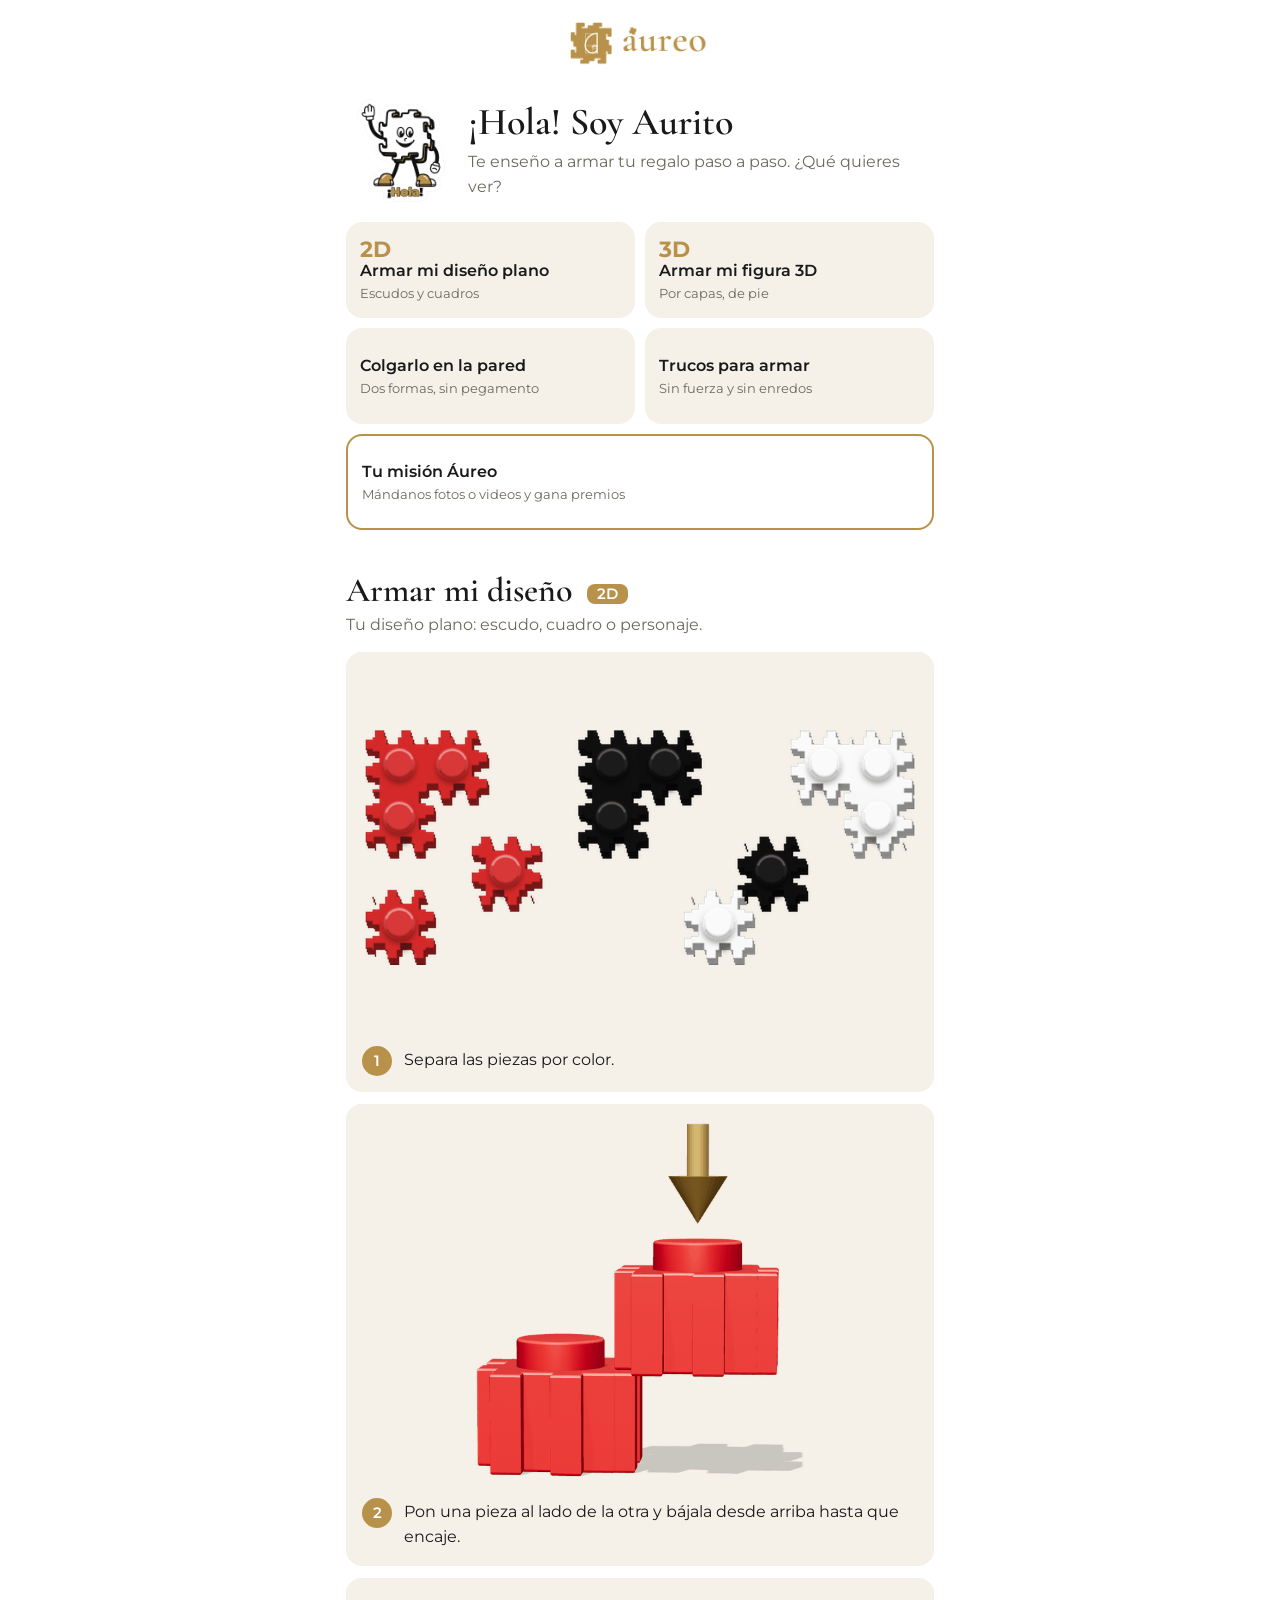
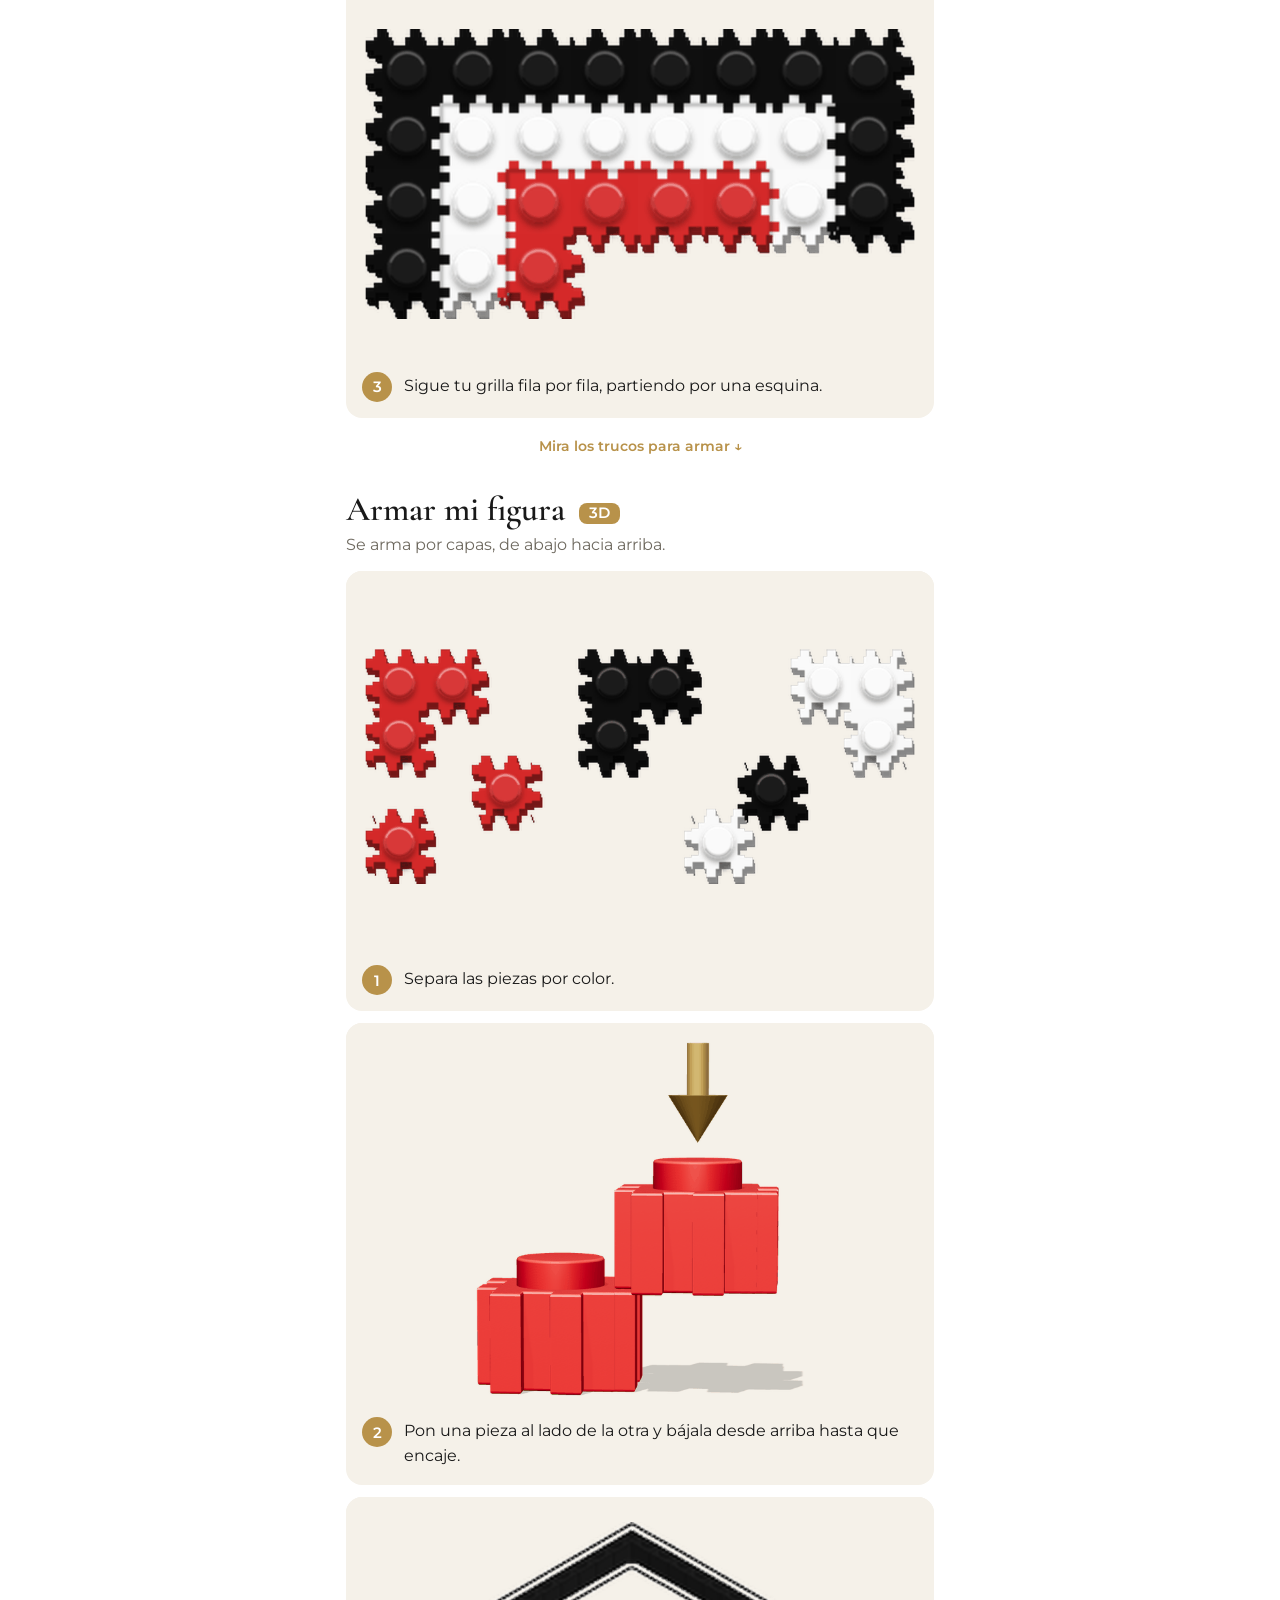
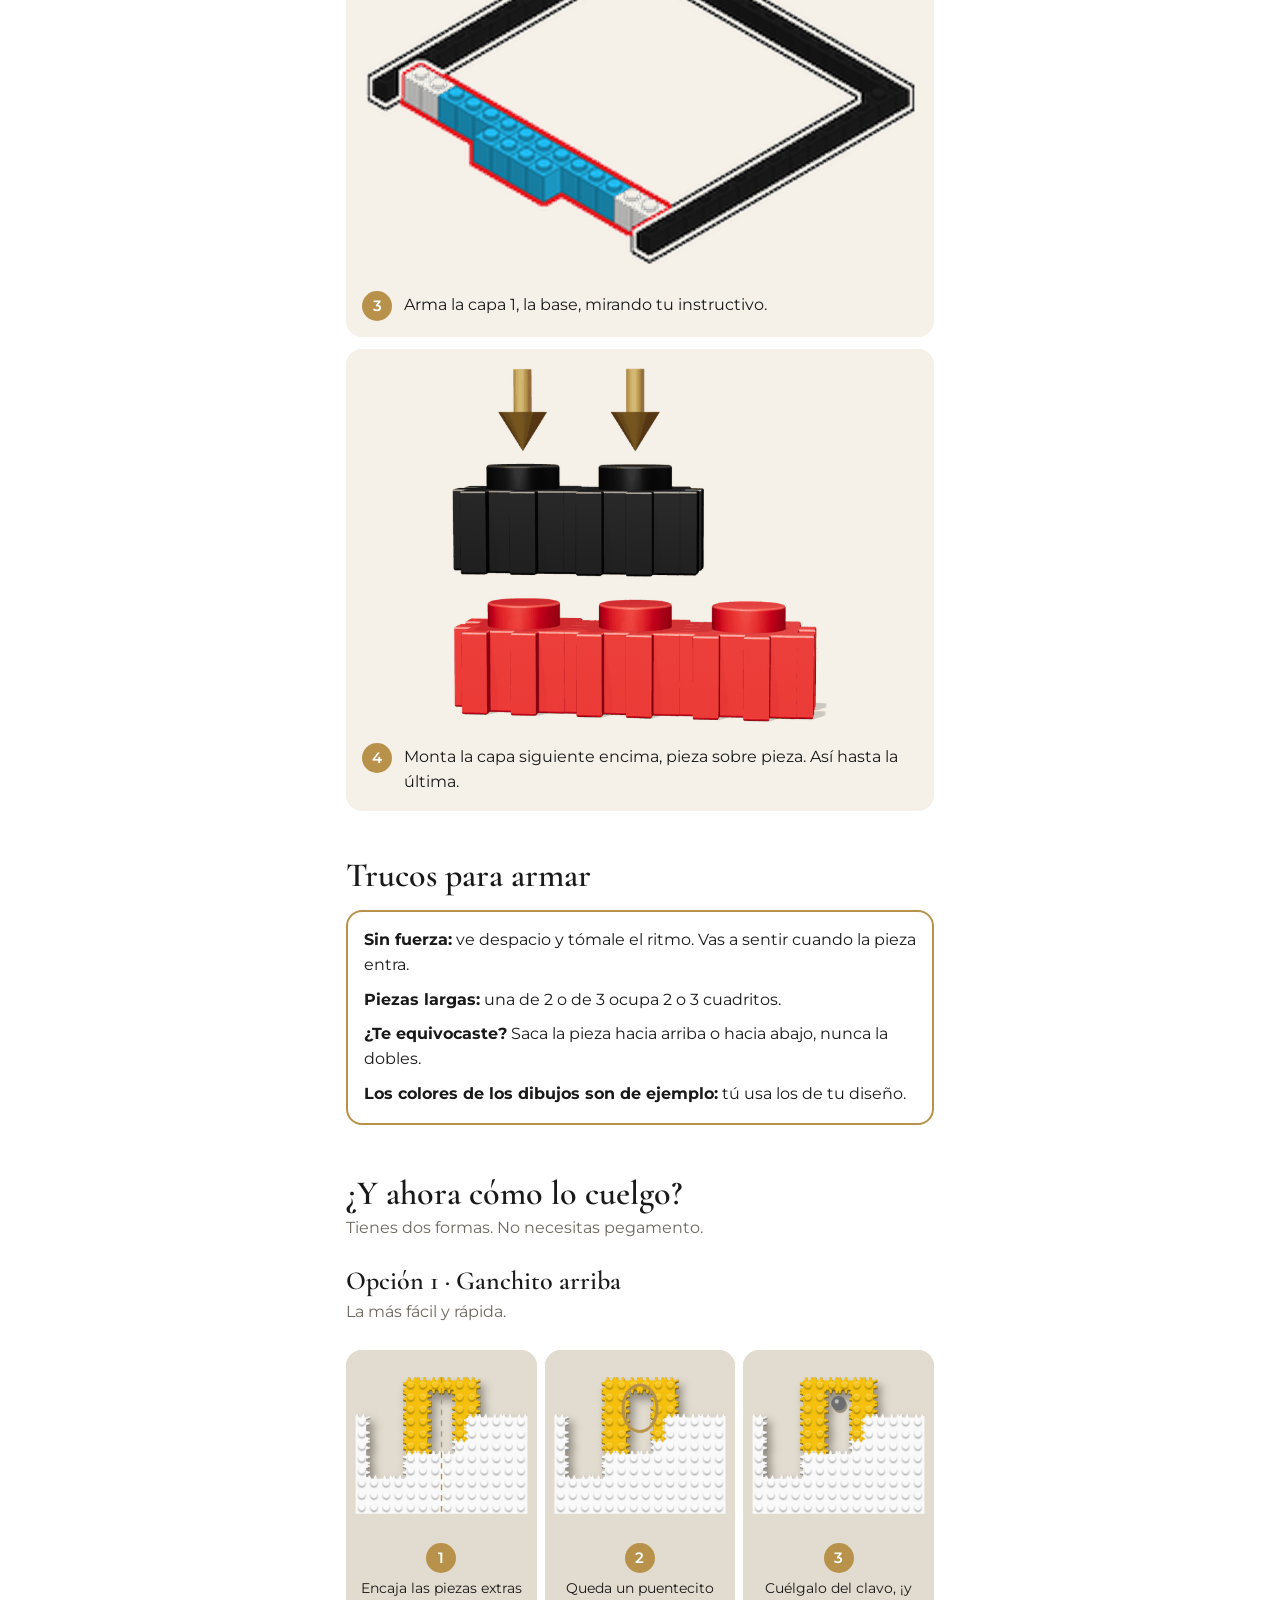
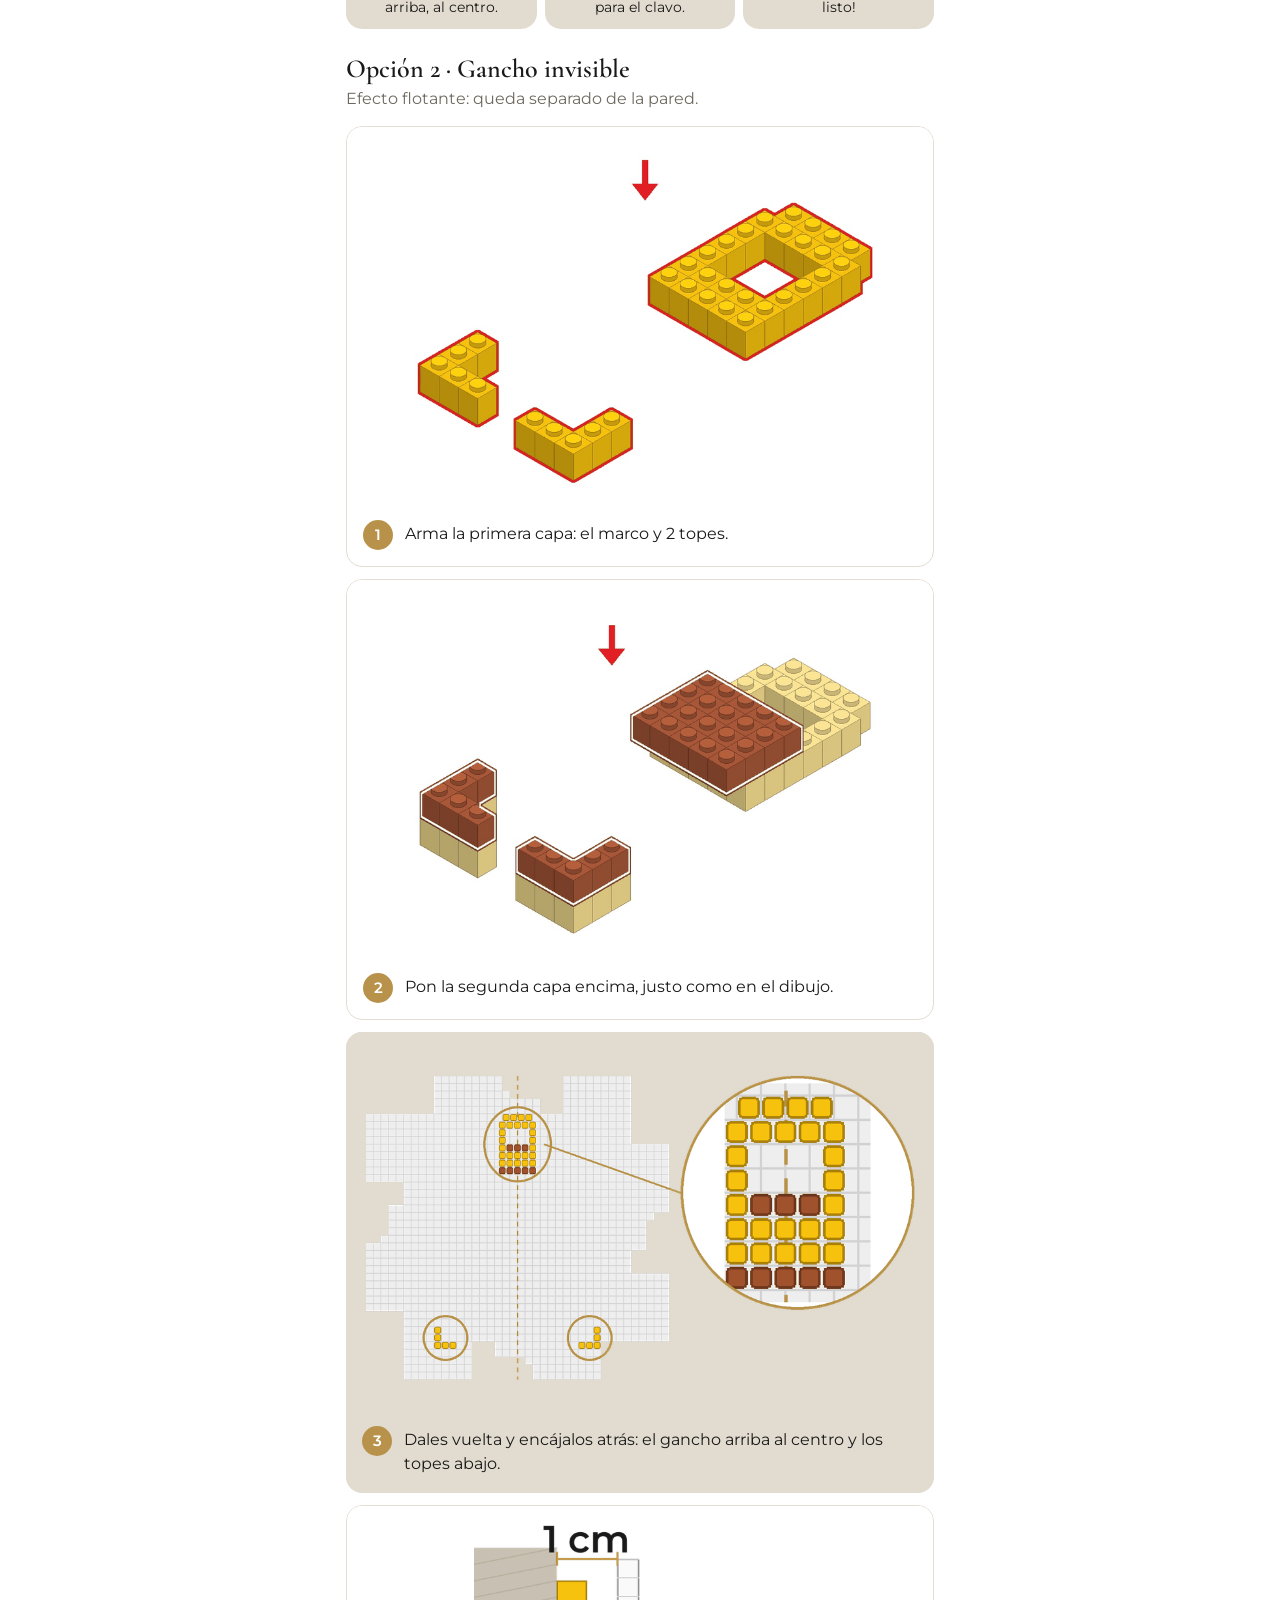
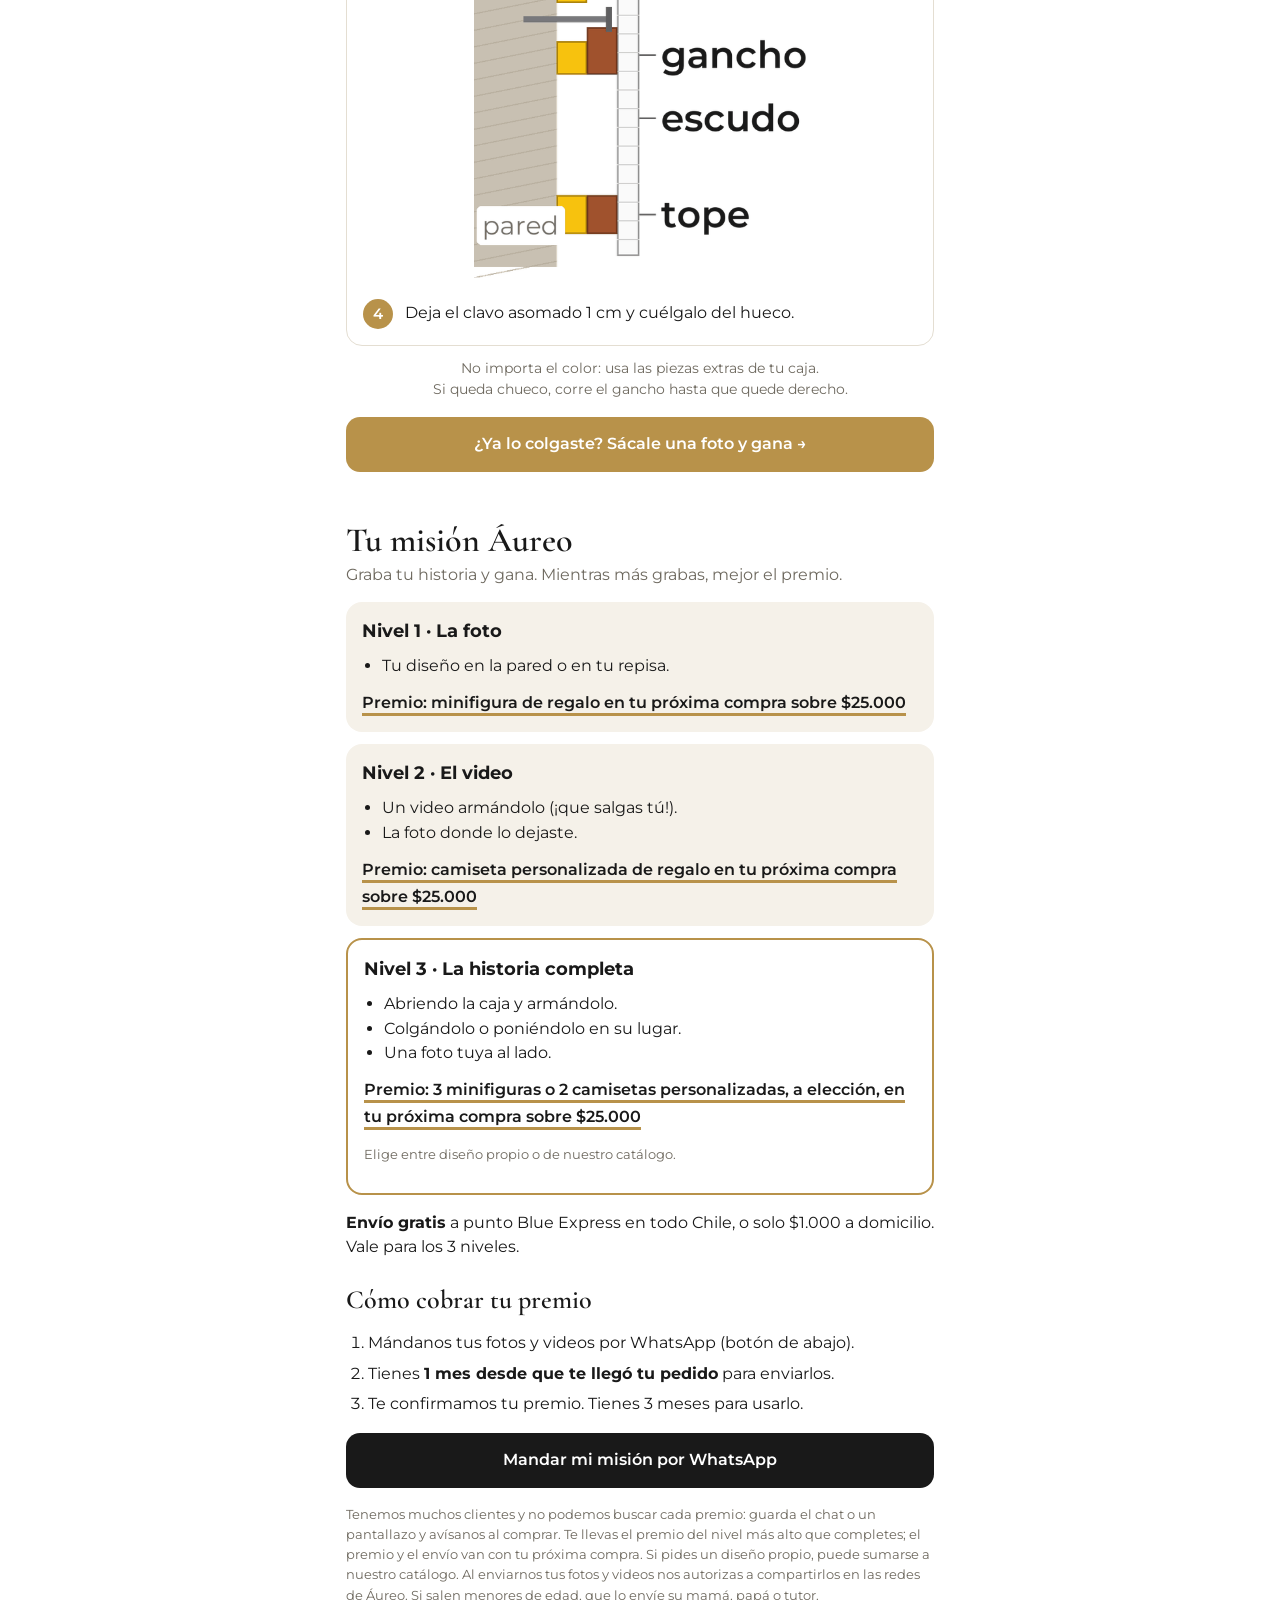
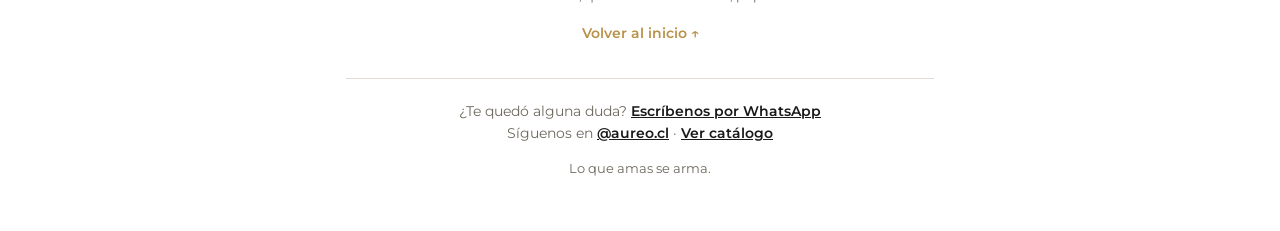
==== armar/index.html @ e40ded67 "Página /armar: instrucciones del QR de la tarjeta de regalo" ====
<!doctype html>
<html lang="es">
<head>
<meta charset="utf-8">
<meta name="viewport" content="width=device-width, initial-scale=1">
<title>¿Cómo lo armo? · Áureo</title>
<meta name="description" content="Cómo armar tu diseño 2D o tu figura 3D, cómo colgarlo y tu Misión Áureo.">
<link rel="icon" href="../isotipo.svg">
<link rel="preconnect" href="https://fonts.googleapis.com">
<link rel="preconnect" href="https://fonts.gstatic.com" crossorigin>
<link href="https://fonts.googleapis.com/css2?family=Cormorant+Garamond:wght@600&family=Montserrat:wght@400;600&display=swap" rel="stylesheet">
<style>
:root{--oro:#B8924A;--tinta:#191919;--gris:#6E695F;--suave:#F5F1E9;--pared:#E2DBCF;--borde:#E4DED2}
*{box-sizing:border-box}
html{scroll-behavior:smooth}
body{margin:0;background:#fff;color:var(--tinta);font:400 16px/1.55 Montserrat,system-ui,sans-serif}
main{max-width:620px;margin:0 auto;padding:0 16px 40px}
h1,h2,h3{font-family:"Cormorant Garamond",Georgia,serif;font-weight:600;line-height:1.1;margin:0}
h1{font-size:38px}h2{font-size:34px;margin-bottom:4px}h3{font-size:26px;margin:26px 0 4px}
.cab{text-align:center;padding:22px 0 8px}
.cab .logo{height:44px;width:auto}
.hola{display:flex;align-items:center;gap:12px;margin:14px 0 6px}
.hola img{width:110px;flex-shrink:0}
.hola p{margin:6px 0 0;color:var(--gris)}
.menu{display:grid;grid-template-columns:1fr 1fr;gap:10px;margin:16px 0 8px}
.menu a{display:flex;flex-direction:column;justify-content:center;min-height:96px;padding:14px;border-radius:16px;background:var(--suave);color:var(--tinta);text-decoration:none;font-weight:600;line-height:1.25}
.menu a small{font-weight:400;color:var(--gris);margin-top:4px;font-size:13px}
.menu a b{font-family:Montserrat;color:var(--oro);font-size:22px;line-height:1}
.menu a.mision{grid-column:1/-1;background:#fff;border:2px solid var(--oro)}
section{padding-top:34px;scroll-margin-top:8px}
section>.sub{color:var(--gris);margin:0 0 14px}
.sello{display:inline-block;font-family:Montserrat,sans-serif;background:var(--oro);color:#fff;font-weight:600;border-radius:8px;padding:2px 10px;font-size:15px;vertical-align:middle;margin-left:6px}
.paso{background:var(--suave);border-radius:16px;margin:12px 0;overflow:hidden}
.paso.blanco{background:#fff;border:1px solid var(--borde)}
.paso.pared{background:var(--pared)}
.paso img{display:block;width:100%;height:auto}
.paso p{margin:0;padding:4px 16px 16px;display:flex;gap:12px;align-items:flex-start}
.n{flex-shrink:0;width:30px;height:30px;border-radius:50%;background:var(--oro);color:#fff;font-weight:600;display:flex;align-items:center;justify-content:center;font-size:15px;margin-top:-2px}
.fila3{display:grid;grid-template-columns:repeat(3,1fr);gap:8px}
.fila3 .paso{margin:12px 0 0}
.fila3 .paso p{flex-direction:column;align-items:center;text-align:center;gap:6px;padding:4px 8px 12px;font-size:14px;line-height:1.35}
.consejos{border:2px solid var(--oro);border-radius:16px;padding:6px 16px;margin:16px 0}
.consejos p{margin:10px 0}
.nota{color:var(--gris);font-size:14px;text-align:center;margin:12px 0}
.nivel{background:var(--suave);border-radius:16px;padding:16px;margin:12px 0}
.nivel.top{background:#fff;border:2px solid var(--oro)}
.nivel h4{margin:0 0 8px;font-size:18px}
.nivel ul{margin:0 0 10px;padding-left:20px}
.premio{font-weight:600;text-decoration:underline;text-decoration-color:var(--oro);text-decoration-thickness:3px;text-underline-offset:5px;line-height:1.7}
.btn{display:block;text-align:center;background:var(--tinta);color:#fff;text-decoration:none;font-weight:600;border-radius:14px;padding:15px;margin:16px 0}
.btn.oro{background:var(--oro)}
ol.cobrar{padding-left:22px}ol.cobrar li{margin:6px 0}
.chico{font-size:13px;color:var(--gris)}
.volver{display:block;text-align:center;color:var(--oro);font-weight:600;text-decoration:none;margin:18px 0 0;font-size:14px}
footer{text-align:center;border-top:1px solid var(--borde);margin-top:34px;padding-top:22px;color:var(--gris);font-size:14px}
footer a{color:var(--tinta);font-weight:600}
</style>
</head>
<body>
<main>
<header class="cab" id="inicio"><img class="logo" src="img/logo.png" alt="Áureo"></header>

<div class="hola">
  <img src="img/aurito.png" alt="Aurito saludando">
  <div><h1>¡Hola! Soy Aurito</h1><p>Te enseño a armar tu regalo paso a paso. ¿Qué quieres ver?</p></div>
</div>

<nav class="menu">
  <a href="#armar-2d"><b>2D</b>Armar mi diseño plano<small>Escudos y cuadros</small></a>
  <a href="#armar-3d"><b>3D</b>Armar mi figura 3D<small>Por capas, de pie</small></a>
  <a href="#colgar">Colgarlo en la pared<small>Dos formas, sin pegamento</small></a>
  <a href="#trucos">Trucos para armar<small>Sin fuerza y sin enredos</small></a>
  <a class="mision" href="#mision">Tu misión Áureo<small>Mándanos fotos o videos y gana premios</small></a>
</nav>

<section id="armar-2d">
  <h2>Armar mi diseño <span class="sello">2D</span></h2>
  <p class="sub">Tu diseño plano: escudo, cuadro o personaje.</p>
  <div class="paso"><img src="img/color.png" alt="Piezas separadas por color" loading="lazy"><p><span class="n">1</span>Separa las piezas por color.</p></div>
  <div class="paso"><img src="img/monta.png" alt="Una pieza bajando al lado de otra" loading="lazy"><p><span class="n">2</span>Pon una pieza al lado de la otra y bájala desde arriba hasta que encaje.</p></div>
  <div class="paso"><img src="img/grilla.png" alt="Diseño armándose fila por fila" loading="lazy"><p><span class="n">3</span>Sigue tu grilla fila por fila, partiendo por una esquina.</p></div>
  <a class="volver" href="#trucos">Mira los trucos para armar ↓</a>
</section>

<section id="armar-3d">
  <h2>Armar mi figura <span class="sello">3D</span></h2>
  <p class="sub">Se arma por capas, de abajo hacia arriba.</p>
  <div class="paso"><img src="img/color.png" alt="Piezas separadas por color" loading="lazy"><p><span class="n">1</span>Separa las piezas por color.</p></div>
  <div class="paso"><img src="img/monta.png" alt="Una pieza bajando al lado de otra" loading="lazy"><p><span class="n">2</span>Pon una pieza al lado de la otra y bájala desde arriba hasta que encaje.</p></div>
  <div class="paso"><img src="img/capa1.png" alt="Primera capa de una figura" loading="lazy"><p><span class="n">3</span>Arma la capa 1, la base, mirando tu instructivo.</p></div>
  <div class="paso"><img src="img/sube.png" alt="Piezas montándose encima de otras" loading="lazy"><p><span class="n">4</span>Monta la capa siguiente encima, pieza sobre pieza. Así hasta la última.</p></div>
</section>

<section id="trucos">
  <h2>Trucos para armar</h2>
  <div class="consejos">
    <p><b>Sin fuerza:</b> ve despacio y tómale el ritmo. Vas a sentir cuando la pieza entra.</p>
    <p><b>Piezas largas:</b> una de 2 o de 3 ocupa 2 o 3 cuadritos.</p>
    <p><b>¿Te equivocaste?</b> Saca la pieza hacia arriba o hacia abajo, nunca la dobles.</p>
    <p><b>Los colores de los dibujos son de ejemplo:</b> tú usa los de tu diseño.</p>
  </div>
</section>

<section id="colgar">
  <h2>¿Y ahora cómo lo cuelgo?</h2>
  <p class="sub">Tienes dos formas. No necesitas pegamento.</p>

  <h3>Opción 1 · Ganchito arriba</h3>
  <p class="sub">La más fácil y rápida.</p>
  <div class="fila3">
    <div class="paso pared"><img src="img/g2_extras.png" alt="Piezas extras arriba al centro" loading="lazy"><p><span class="n">1</span>Encaja las piezas extras arriba, al centro.</p></div>
    <div class="paso pared"><img src="img/g2_puente.png" alt="Puentecito para el clavo" loading="lazy"><p><span class="n">2</span>Queda un puentecito para el clavo.</p></div>
    <div class="paso pared"><img src="img/g2_clavo.png" alt="Colgado del clavo" loading="lazy"><p><span class="n">3</span>Cuélgalo del clavo, ¡y listo!</p></div>
  </div>

  <h3>Opción 2 · Gancho invisible</h3>
  <p class="sub">Efecto flotante: queda separado de la pared.</p>
  <div class="paso blanco"><img src="img/g1_capa1.png" alt="Primera capa: marco y 2 topes" loading="lazy"><p><span class="n">1</span>Arma la primera capa: el marco y 2 topes.</p></div>
  <div class="paso blanco"><img src="img/g1_capa2.png" alt="Segunda capa encima" loading="lazy"><p><span class="n">2</span>Pon la segunda capa encima, justo como en el dibujo.</p></div>
  <div class="paso pared"><img src="img/g1_atras.png" alt="Gancho arriba al centro y topes abajo, por detrás" loading="lazy"><p><span class="n">3</span>Dales vuelta y encájalos atrás: el gancho arriba al centro y los topes abajo.</p></div>
  <div class="paso blanco"><img src="img/g1_perfil.png" alt="Vista de costado con el clavo" loading="lazy"><p><span class="n">4</span>Deja el clavo asomado 1 cm y cuélgalo del hueco.</p></div>

  <p class="nota">No importa el color: usa las piezas extras de tu caja.<br>Si queda chueco, corre el gancho hasta que quede derecho.</p>
  <a class="btn oro" href="#mision">¿Ya lo colgaste? Sácale una foto y gana →</a>
</section>

<section id="mision">
  <h2>Tu misión Áureo</h2>
  <p class="sub">Graba tu historia y gana. Mientras más grabas, mejor el premio.</p>

  <div class="nivel"><h4>Nivel 1 · La foto</h4>
    <ul><li>Tu diseño en la pared o en tu repisa.</li></ul>
    <div class="premio">Premio: minifigura de regalo en tu próxima compra sobre $25.000</div></div>
  <div class="nivel"><h4>Nivel 2 · El video</h4>
    <ul><li>Un video armándolo (¡que salgas tú!).</li><li>La foto donde lo dejaste.</li></ul>
    <div class="premio">Premio: camiseta personalizada de regalo en tu próxima compra sobre $25.000</div></div>
  <div class="nivel top"><h4>Nivel 3 · La historia completa</h4>
    <ul><li>Abriendo la caja y armándolo.</li><li>Colgándolo o poniéndolo en su lugar.</li><li>Una foto tuya al lado.</li></ul>
    <div class="premio">Premio: 3 minifiguras o 2 camisetas personalizadas, a elección, en tu próxima compra sobre $25.000</div>
    <p class="chico">Elige entre diseño propio o de nuestro catálogo.</p></div>

  <p><b>Envío gratis</b> a punto Blue Express en todo Chile, o solo $1.000 a domicilio. Vale para los 3 niveles.</p>

  <h3>Cómo cobrar tu premio</h3>
  <ol class="cobrar">
    <li>Mándanos tus fotos y videos por WhatsApp (botón de abajo).</li>
    <li>Tienes <b>1 mes desde que te llegó tu pedido</b> para enviarlos.</li>
    <li>Te confirmamos tu premio. Tienes 3 meses para usarlo.</li>
  </ol>
  <a class="btn" href="https://wa.me/56991412645?text=%C2%A1Hola%20%C3%81ureo!%20Vengo%20a%20cumplir%20mi%20misi%C3%B3n%20%F0%9F%8E%AF">Mandar mi misión por WhatsApp</a>
  <p class="chico">Tenemos muchos clientes y no podemos buscar cada premio: guarda el chat o un pantallazo y avísanos al comprar. Te llevas el premio del nivel más alto que completes; el premio y el envío van con tu próxima compra. Si pides un diseño propio, puede sumarse a nuestro catálogo. Al enviarnos tus fotos y videos nos autorizas a compartirlos en las redes de Áureo. Si salen menores de edad, que lo envíe su mamá, papá o tutor.</p>
  <a class="volver" href="#inicio">Volver al inicio ↑</a>
</section>

<footer>
  ¿Te quedó alguna duda? <a href="https://wa.me/56991412645?text=%C2%A1Hola%20%C3%81ureo!%20Tengo%20una%20duda%20con%20mi%20armado">Escríbenos por WhatsApp</a><br>
  Síguenos en <a href="https://www.instagram.com/aureo.cl/">@aureo.cl</a> · <a href="../">Ver catálogo</a>
  <p class="chico">Lo que amas se arma.</p>
</footer>
</main>
</body>
</html>
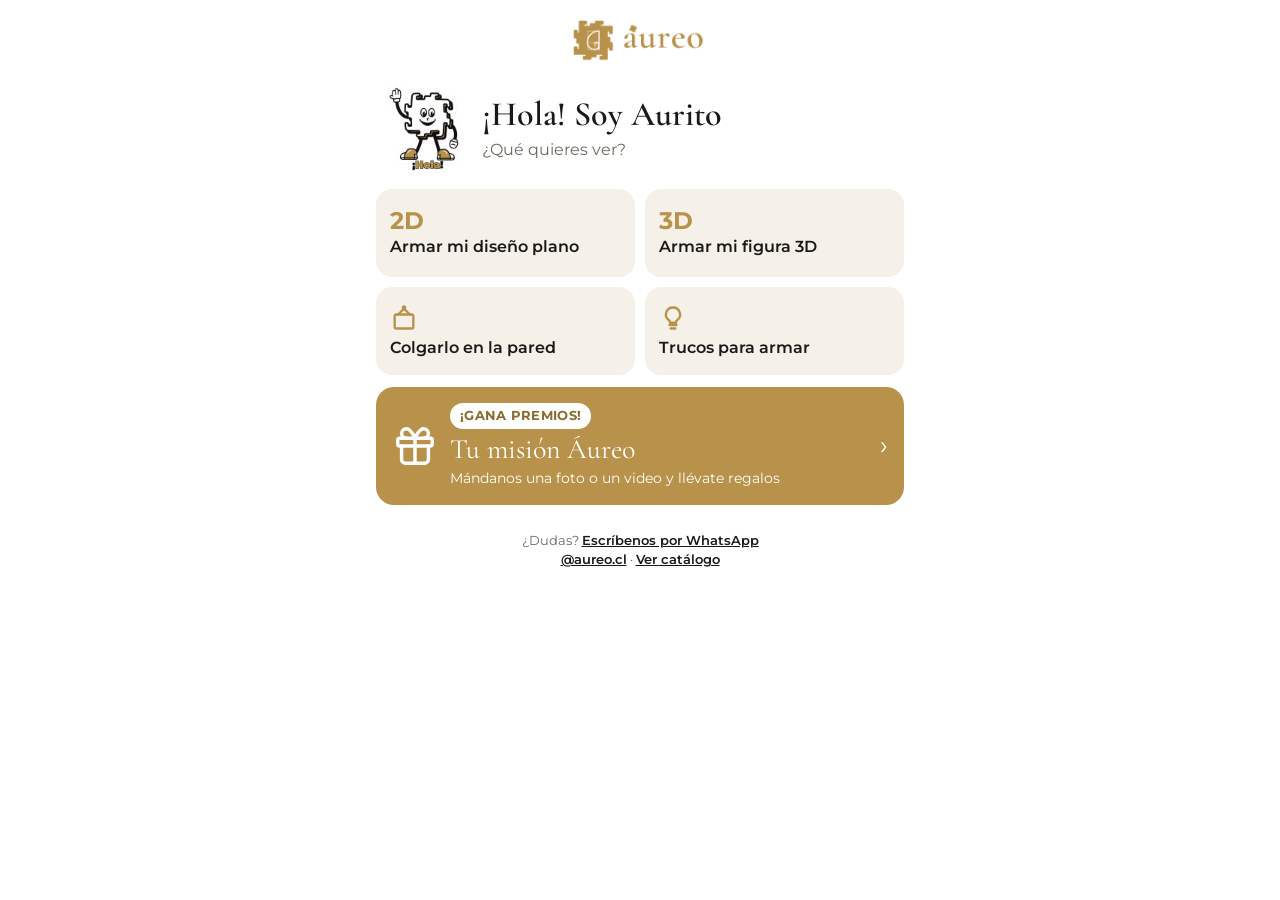
==== commit 226e115b: "/armar: portada corta, cada sección en su pantalla, misión destacada" ====
--- a/armar/index.html
+++ b/armar/index.html
@@ -4,159 +4,171 @@
 <meta charset="utf-8">
 <meta name="viewport" content="width=device-width, initial-scale=1">
 <title>¿Cómo lo armo? · Áureo</title>
-<meta name="description" content="Cómo armar tu diseño 2D o tu figura 3D, cómo colgarlo y tu Misión Áureo.">
+<meta name="description" content="Cómo armar tu diseño 2D o tu figura 3D, cómo colgarlo y tu Misión Áureo para ganar premios.">
 <link rel="icon" href="../isotipo.svg">
 <link rel="preconnect" href="https://fonts.googleapis.com">
 <link rel="preconnect" href="https://fonts.gstatic.com" crossorigin>
-<link href="https://fonts.googleapis.com/css2?family=Cormorant+Garamond:wght@600&family=Montserrat:wght@400;600&display=swap" rel="stylesheet">
+<link href="https://fonts.googleapis.com/css2?family=Cormorant+Garamond:wght@600&family=Montserrat:wght@400;600;700&display=swap" rel="stylesheet">
 <style>
-:root{--oro:#B8924A;--tinta:#191919;--gris:#6E695F;--suave:#F5F1E9;--pared:#E2DBCF;--borde:#E4DED2}
+:root{--oro:#B8924A;--oro-osc:#8C6B2E;--tinta:#191919;--gris:#6E695F;--suave:#F5F1E9;--pared:#E2DBCF;--borde:#E4DED2}
 *{box-sizing:border-box}
-html{scroll-behavior:smooth}
-body{margin:0;background:#fff;color:var(--tinta);font:400 16px/1.55 Montserrat,system-ui,sans-serif}
-main{max-width:620px;margin:0 auto;padding:0 16px 40px}
+body{margin:0;background:#fff;color:var(--tinta);font:400 16px/1.5 Montserrat,system-ui,sans-serif}
+main{max-width:560px;margin:0 auto;padding:0 16px 32px}
 h1,h2,h3{font-family:"Cormorant Garamond",Georgia,serif;font-weight:600;line-height:1.1;margin:0}
-h1{font-size:38px}h2{font-size:34px;margin-bottom:4px}h3{font-size:26px;margin:26px 0 4px}
-.cab{text-align:center;padding:22px 0 8px}
-.cab .logo{height:44px;width:auto}
-.hola{display:flex;align-items:center;gap:12px;margin:14px 0 6px}
-.hola img{width:110px;flex-shrink:0}
-.hola p{margin:6px 0 0;color:var(--gris)}
-.menu{display:grid;grid-template-columns:1fr 1fr;gap:10px;margin:16px 0 8px}
-.menu a{display:flex;flex-direction:column;justify-content:center;min-height:96px;padding:14px;border-radius:16px;background:var(--suave);color:var(--tinta);text-decoration:none;font-weight:600;line-height:1.25}
-.menu a small{font-weight:400;color:var(--gris);margin-top:4px;font-size:13px}
-.menu a b{font-family:Montserrat;color:var(--oro);font-size:22px;line-height:1}
-.menu a.mision{grid-column:1/-1;background:#fff;border:2px solid var(--oro)}
-section{padding-top:34px;scroll-margin-top:8px}
-section>.sub{color:var(--gris);margin:0 0 14px}
-.sello{display:inline-block;font-family:Montserrat,sans-serif;background:var(--oro);color:#fff;font-weight:600;border-radius:8px;padding:2px 10px;font-size:15px;vertical-align:middle;margin-left:6px}
-.paso{background:var(--suave);border-radius:16px;margin:12px 0;overflow:hidden}
+h1{font-size:34px}h2{font-size:32px;margin:6px 0 10px}h3{font-size:24px;margin:22px 0 2px}
+[hidden]{display:none!important}
+.cab{text-align:center;padding:20px 0 4px}
+.cab img{height:42px;width:auto}
+.hola{display:flex;align-items:center;gap:10px;margin:8px 0 4px}
+.hola img{width:96px;flex-shrink:0}
+.hola p{margin:4px 0 0;color:var(--gris)}
+.menu{display:grid;grid-template-columns:1fr 1fr;gap:10px;margin:12px 0}
+.menu a{display:flex;flex-direction:column;justify-content:center;min-height:88px;padding:12px 14px;border-radius:16px;background:var(--suave);color:var(--tinta);text-decoration:none;font-weight:600;line-height:1.25}
+.menu a .ic{margin-bottom:6px}
+.menu a b{color:var(--oro);font-size:24px;line-height:1;margin-bottom:4px}
+.menu a:active{transform:scale(.98)}
+.mision-btn{display:flex;align-items:center;gap:12px;background:var(--oro);color:#fff;text-decoration:none;border-radius:18px;padding:16px;margin:4px 0 0}
+.mision-btn svg{flex-shrink:0}
+.mision-btn .t{font-family:"Cormorant Garamond",Georgia,serif;font-size:28px;line-height:1.05}
+.mision-btn .s{font-size:14px;margin-top:4px}
+.pill{display:inline-block;background:#fff;color:var(--oro-osc);font-weight:700;font-size:13px;border-radius:99px;padding:3px 10px;margin-bottom:6px;letter-spacing:.3px}
+.flecha{margin-left:auto;font-size:26px}
+.barra{position:sticky;top:0;background:#fff;padding:12px 0 8px;z-index:2}
+.atras{display:inline-flex;align-items:center;gap:6px;color:var(--tinta);text-decoration:none;font-weight:600;font-size:15px;background:var(--suave);border-radius:99px;padding:8px 14px}
+.sello{display:inline-block;background:var(--oro);color:#fff;font:600 15px Montserrat,sans-serif;border-radius:8px;padding:2px 10px;vertical-align:middle;margin-left:6px}
+.paso{background:var(--suave);border-radius:16px;margin:10px 0;overflow:hidden}
 .paso.blanco{background:#fff;border:1px solid var(--borde)}
 .paso.pared{background:var(--pared)}
 .paso img{display:block;width:100%;height:auto}
-.paso p{margin:0;padding:4px 16px 16px;display:flex;gap:12px;align-items:flex-start}
-.n{flex-shrink:0;width:30px;height:30px;border-radius:50%;background:var(--oro);color:#fff;font-weight:600;display:flex;align-items:center;justify-content:center;font-size:15px;margin-top:-2px}
+.paso p{margin:0;padding:2px 14px 14px;display:flex;gap:10px;align-items:center}
+.n{flex-shrink:0;width:28px;height:28px;border-radius:50%;background:var(--oro);color:#fff;font-weight:600;display:flex;align-items:center;justify-content:center;font-size:14px}
 .fila3{display:grid;grid-template-columns:repeat(3,1fr);gap:8px}
-.fila3 .paso{margin:12px 0 0}
-.fila3 .paso p{flex-direction:column;align-items:center;text-align:center;gap:6px;padding:4px 8px 12px;font-size:14px;line-height:1.35}
-.consejos{border:2px solid var(--oro);border-radius:16px;padding:6px 16px;margin:16px 0}
-.consejos p{margin:10px 0}
+.fila3 .paso{margin:10px 0 0}
+.fila3 .paso p{flex-direction:column;text-align:center;gap:6px;padding:2px 6px 12px;font-size:13px;line-height:1.3}
+.sub{color:var(--gris);margin:0 0 4px;font-size:14px}
+.consejos p{background:var(--suave);border-radius:14px;padding:12px 14px;margin:10px 0}
 .nota{color:var(--gris);font-size:14px;text-align:center;margin:12px 0}
-.nivel{background:var(--suave);border-radius:16px;padding:16px;margin:12px 0}
+.btn{display:block;text-align:center;background:var(--tinta);color:#fff;text-decoration:none;font-weight:600;border-radius:14px;padding:15px;margin:14px 0}
+.btn.oro{background:var(--oro)}
+.btn.claro{background:var(--suave);color:var(--tinta)}
+.banner{background:var(--oro);color:#fff;border-radius:18px;padding:18px;text-align:center;margin-bottom:6px}
+.banner h2{margin:2px 0 4px;color:#fff}
+.banner p{margin:0;font-size:15px}
+.nivel{display:flex;gap:12px;align-items:center;background:var(--suave);border-radius:16px;padding:14px;margin:10px 0}
 .nivel.top{background:#fff;border:2px solid var(--oro)}
-.nivel h4{margin:0 0 8px;font-size:18px}
-.nivel ul{margin:0 0 10px;padding-left:20px}
-.premio{font-weight:600;text-decoration:underline;text-decoration-color:var(--oro);text-decoration-thickness:3px;text-underline-offset:5px;line-height:1.7}
-.btn{display:block;text-align:center;background:var(--tinta);color:#fff;text-decoration:none;font-weight:600;border-radius:14px;padding:15px;margin:16px 0}
-.btn.oro{background:var(--oro)}
-ol.cobrar{padding-left:22px}ol.cobrar li{margin:6px 0}
-.chico{font-size:13px;color:var(--gris)}
-.volver{display:block;text-align:center;color:var(--oro);font-weight:600;text-decoration:none;margin:18px 0 0;font-size:14px}
-footer{text-align:center;border-top:1px solid var(--borde);margin-top:34px;padding-top:22px;color:var(--gris);font-size:14px}
+.nivel .num{flex-shrink:0;width:42px;height:42px;border-radius:12px;background:var(--oro);color:#fff;font-weight:700;font-size:20px;display:flex;align-items:center;justify-content:center}
+.nivel b{display:block}
+.nivel .que{font-size:14px;color:var(--gris)}
+.nivel .premio{display:inline-block;margin-top:6px;background:#FBF3E2;color:var(--oro-osc);font-weight:700;font-size:14px;border-radius:8px;padding:3px 8px}
+.ojo{border:2px solid var(--oro);background:#FBF3E2;border-radius:16px;padding:14px;font-weight:600;margin:14px 0}
+.chico{font-size:12px;color:var(--gris);line-height:1.45}
+footer{text-align:center;margin-top:26px;color:var(--gris);font-size:13px}
 footer a{color:var(--tinta);font-weight:600}
 </style>
 </head>
 <body>
 <main>
-<header class="cab" id="inicio"><img class="logo" src="img/logo.png" alt="Áureo"></header>
 
-<div class="hola">
-  <img src="img/aurito.png" alt="Aurito saludando">
-  <div><h1>¡Hola! Soy Aurito</h1><p>Te enseño a armar tu regalo paso a paso. ¿Qué quieres ver?</p></div>
+<div id="portada">
+  <header class="cab"><img src="img/logo.png" alt="Áureo"></header>
+  <div class="hola">
+    <img src="img/aurito.png" alt="Aurito saludando">
+    <div><h1>¡Hola! Soy Aurito</h1><p>¿Qué quieres ver?</p></div>
+  </div>
+  <nav class="menu">
+    <a href="#armar-2d"><b>2D</b>Armar mi diseño plano</a>
+    <a href="#armar-3d"><b>3D</b>Armar mi figura 3D</a>
+    <a href="#colgar"><svg class="ic" width="28" height="28" viewBox="0 0 24 24" fill="none" stroke="#B8924A" stroke-width="2" stroke-linecap="round" stroke-linejoin="round" aria-hidden="true"><circle cx="12" cy="3" r="1"/><path d="M12 4 7 9M12 4l5 5"/><rect x="4" y="9" width="16" height="12" rx="1.5"/></svg>Colgarlo en la pared</a>
+    <a href="#trucos"><svg class="ic" width="28" height="28" viewBox="0 0 24 24" fill="none" stroke="#B8924A" stroke-width="2" stroke-linecap="round" stroke-linejoin="round" aria-hidden="true"><path d="M9 18h6M10 21h4M12 3a6 6 0 0 0-3.5 10.9c.6.5 1 1.2 1 2.1h5c0-.9.4-1.6 1-2.1A6 6 0 0 0 12 3z"/></svg>Trucos para armar</a>
+  </nav>
+  <a class="mision-btn" href="#mision">
+    <svg width="46" height="46" viewBox="0 0 24 24" fill="none" stroke="#fff" stroke-width="1.8" stroke-linecap="round" stroke-linejoin="round" aria-hidden="true"><rect x="3" y="8" width="18" height="4" rx="1"/><path d="M12 8v13M19 12v7a2 2 0 0 1-2 2H7a2 2 0 0 1-2-2v-7M7.5 8a2.5 2.5 0 0 1 0-5C10 3 12 8 12 8s2-5 4.5-5a2.5 2.5 0 0 1 0 5"/></svg>
+    <div><span class="pill">¡GANA PREMIOS!</span><div class="t">Tu misión Áureo</div><div class="s">Mándanos una foto o un video y llévate regalos</div></div>
+    <span class="flecha">›</span>
+  </a>
+  <footer>¿Dudas? <a href="https://wa.me/56991412645?text=%C2%A1Hola%20%C3%81ureo!%20Tengo%20una%20duda%20con%20mi%20armado">Escríbenos por WhatsApp</a><br><a href="https://www.instagram.com/aureo.cl/">@aureo.cl</a> · <a href="../">Ver catálogo</a></footer>
 </div>
 
-<nav class="menu">
-  <a href="#armar-2d"><b>2D</b>Armar mi diseño plano<small>Escudos y cuadros</small></a>
-  <a href="#armar-3d"><b>3D</b>Armar mi figura 3D<small>Por capas, de pie</small></a>
-  <a href="#colgar">Colgarlo en la pared<small>Dos formas, sin pegamento</small></a>
-  <a href="#trucos">Trucos para armar<small>Sin fuerza y sin enredos</small></a>
-  <a class="mision" href="#mision">Tu misión Áureo<small>Mándanos fotos o videos y gana premios</small></a>
-</nav>
-
-<section id="armar-2d">
+<section id="armar-2d" hidden>
+  <div class="barra"><a class="atras" href="#">‹ Volver al inicio</a></div>
   <h2>Armar mi diseño <span class="sello">2D</span></h2>
-  <p class="sub">Tu diseño plano: escudo, cuadro o personaje.</p>
-  <div class="paso"><img src="img/color.png" alt="Piezas separadas por color" loading="lazy"><p><span class="n">1</span>Separa las piezas por color.</p></div>
-  <div class="paso"><img src="img/monta.png" alt="Una pieza bajando al lado de otra" loading="lazy"><p><span class="n">2</span>Pon una pieza al lado de la otra y bájala desde arriba hasta que encaje.</p></div>
-  <div class="paso"><img src="img/grilla.png" alt="Diseño armándose fila por fila" loading="lazy"><p><span class="n">3</span>Sigue tu grilla fila por fila, partiendo por una esquina.</p></div>
-  <a class="volver" href="#trucos">Mira los trucos para armar ↓</a>
+  <div class="paso"><img src="img/color.png" alt="Piezas separadas por color"><p><span class="n">1</span>Separa las piezas por color.</p></div>
+  <div class="paso"><img src="img/monta.png" alt="Una pieza bajando al lado de otra"><p><span class="n">2</span>Baja cada pieza desde arriba, al lado de la otra.</p></div>
+  <div class="paso"><img src="img/grilla.png" alt="Diseño armándose fila por fila"><p><span class="n">3</span>Sigue tu grilla fila por fila, desde una esquina.</p></div>
+  <a class="btn claro" href="#trucos">Ver trucos para armar</a>
+  <a class="btn" href="#">Volver al inicio</a>
 </section>
 
-<section id="armar-3d">
+<section id="armar-3d" hidden>
+  <div class="barra"><a class="atras" href="#">‹ Volver al inicio</a></div>
   <h2>Armar mi figura <span class="sello">3D</span></h2>
-  <p class="sub">Se arma por capas, de abajo hacia arriba.</p>
-  <div class="paso"><img src="img/color.png" alt="Piezas separadas por color" loading="lazy"><p><span class="n">1</span>Separa las piezas por color.</p></div>
-  <div class="paso"><img src="img/monta.png" alt="Una pieza bajando al lado de otra" loading="lazy"><p><span class="n">2</span>Pon una pieza al lado de la otra y bájala desde arriba hasta que encaje.</p></div>
-  <div class="paso"><img src="img/capa1.png" alt="Primera capa de una figura" loading="lazy"><p><span class="n">3</span>Arma la capa 1, la base, mirando tu instructivo.</p></div>
-  <div class="paso"><img src="img/sube.png" alt="Piezas montándose encima de otras" loading="lazy"><p><span class="n">4</span>Monta la capa siguiente encima, pieza sobre pieza. Así hasta la última.</p></div>
+  <div class="paso"><img src="img/color.png" alt="Piezas separadas por color"><p><span class="n">1</span>Separa las piezas por color.</p></div>
+  <div class="paso"><img src="img/monta.png" alt="Una pieza bajando al lado de otra"><p><span class="n">2</span>Baja cada pieza desde arriba, al lado de la otra.</p></div>
+  <div class="paso"><img src="img/capa1.png" alt="Primera capa de una figura"><p><span class="n">3</span>Arma la capa 1 (la base) mirando tu instructivo.</p></div>
+  <div class="paso"><img src="img/sube.png" alt="Piezas montándose encima de otras"><p><span class="n">4</span>Monta la siguiente capa encima. Así hasta la última.</p></div>
+  <a class="btn claro" href="#trucos">Ver trucos para armar</a>
+  <a class="btn" href="#">Volver al inicio</a>
 </section>
 
-<section id="trucos">
+<section id="trucos" hidden>
+  <div class="barra"><a class="atras" href="#">‹ Volver al inicio</a></div>
   <h2>Trucos para armar</h2>
   <div class="consejos">
-    <p><b>Sin fuerza:</b> ve despacio y tómale el ritmo. Vas a sentir cuando la pieza entra.</p>
+    <p><b>Sin fuerza.</b> Ve despacio: vas a sentir cuando la pieza entra.</p>
+    <p><b>¿Te equivocaste?</b> Saca la pieza hacia arriba o hacia abajo, sin doblarla.</p>
     <p><b>Piezas largas:</b> una de 2 o de 3 ocupa 2 o 3 cuadritos.</p>
-    <p><b>¿Te equivocaste?</b> Saca la pieza hacia arriba o hacia abajo, nunca la dobles.</p>
-    <p><b>Los colores de los dibujos son de ejemplo:</b> tú usa los de tu diseño.</p>
   </div>
+  <a class="btn" href="#">Volver al inicio</a>
 </section>
 
-<section id="colgar">
-  <h2>¿Y ahora cómo lo cuelgo?</h2>
-  <p class="sub">Tienes dos formas. No necesitas pegamento.</p>
-
+<section id="colgar" hidden>
+  <div class="barra"><a class="atras" href="#">‹ Volver al inicio</a></div>
+  <h2>¿Cómo lo cuelgo?</h2>
   <h3>Opción 1 · Ganchito arriba</h3>
-  <p class="sub">La más fácil y rápida.</p>
+  <p class="sub">La más fácil.</p>
   <div class="fila3">
-    <div class="paso pared"><img src="img/g2_extras.png" alt="Piezas extras arriba al centro" loading="lazy"><p><span class="n">1</span>Encaja las piezas extras arriba, al centro.</p></div>
-    <div class="paso pared"><img src="img/g2_puente.png" alt="Puentecito para el clavo" loading="lazy"><p><span class="n">2</span>Queda un puentecito para el clavo.</p></div>
-    <div class="paso pared"><img src="img/g2_clavo.png" alt="Colgado del clavo" loading="lazy"><p><span class="n">3</span>Cuélgalo del clavo, ¡y listo!</p></div>
+    <div class="paso pared"><img src="img/g2_extras.png" alt="Piezas extras arriba al centro"><p><span class="n">1</span>Pon las piezas extras arriba.</p></div>
+    <div class="paso pared"><img src="img/g2_puente.png" alt="Puentecito para el clavo"><p><span class="n">2</span>Queda un puentecito.</p></div>
+    <div class="paso pared"><img src="img/g2_clavo.png" alt="Colgado del clavo"><p><span class="n">3</span>Cuélgalo del clavo.</p></div>
   </div>
-
   <h3>Opción 2 · Gancho invisible</h3>
-  <p class="sub">Efecto flotante: queda separado de la pared.</p>
-  <div class="paso blanco"><img src="img/g1_capa1.png" alt="Primera capa: marco y 2 topes" loading="lazy"><p><span class="n">1</span>Arma la primera capa: el marco y 2 topes.</p></div>
-  <div class="paso blanco"><img src="img/g1_capa2.png" alt="Segunda capa encima" loading="lazy"><p><span class="n">2</span>Pon la segunda capa encima, justo como en el dibujo.</p></div>
-  <div class="paso pared"><img src="img/g1_atras.png" alt="Gancho arriba al centro y topes abajo, por detrás" loading="lazy"><p><span class="n">3</span>Dales vuelta y encájalos atrás: el gancho arriba al centro y los topes abajo.</p></div>
-  <div class="paso blanco"><img src="img/g1_perfil.png" alt="Vista de costado con el clavo" loading="lazy"><p><span class="n">4</span>Deja el clavo asomado 1 cm y cuélgalo del hueco.</p></div>
-
-  <p class="nota">No importa el color: usa las piezas extras de tu caja.<br>Si queda chueco, corre el gancho hasta que quede derecho.</p>
-  <a class="btn oro" href="#mision">¿Ya lo colgaste? Sácale una foto y gana →</a>
+  <p class="sub">Queda flotando, separado de la pared.</p>
+  <div class="paso blanco"><img src="img/g1_capa1.png" alt="Primera capa: marco y 2 topes"><p><span class="n">1</span>Arma el marco y los 2 topes.</p></div>
+  <div class="paso blanco"><img src="img/g1_capa2.png" alt="Segunda capa encima"><p><span class="n">2</span>Pon la segunda capa encima.</p></div>
+  <div class="paso pared"><img src="img/g1_atras.png" alt="Gancho arriba al centro y topes abajo, por detrás"><p><span class="n">3</span>Encájalos atrás: gancho arriba, topes abajo.</p></div>
+  <div class="paso blanco"><img src="img/g1_perfil.png" alt="Vista de costado con el clavo"><p><span class="n">4</span>Deja el clavo asomado 1 cm y cuélgalo.</p></div>
+  <p class="nota">Usa las piezas extras de tu caja, el color no importa.</p>
+  <a class="btn oro" href="#mision">¿Ya lo colgaste? Sácale una foto y gana</a>
+  <a class="btn" href="#">Volver al inicio</a>
 </section>
 
-<section id="mision">
-  <h2>Tu misión Áureo</h2>
-  <p class="sub">Graba tu historia y gana. Mientras más grabas, mejor el premio.</p>
+<section id="mision" hidden>
+  <div class="barra"><a class="atras" href="#">‹ Volver al inicio</a></div>
+  <div class="banner"><span class="pill">¡GANA PREMIOS!</span><h2>Tu misión Áureo</h2><p>Mientras más grabas, mejor el premio.</p></div>
 
-  <div class="nivel"><h4>Nivel 1 · La foto</h4>
-    <ul><li>Tu diseño en la pared o en tu repisa.</li></ul>
-    <div class="premio">Premio: minifigura de regalo en tu próxima compra sobre $25.000</div></div>
-  <div class="nivel"><h4>Nivel 2 · El video</h4>
-    <ul><li>Un video armándolo (¡que salgas tú!).</li><li>La foto donde lo dejaste.</li></ul>
-    <div class="premio">Premio: camiseta personalizada de regalo en tu próxima compra sobre $25.000</div></div>
-  <div class="nivel top"><h4>Nivel 3 · La historia completa</h4>
-    <ul><li>Abriendo la caja y armándolo.</li><li>Colgándolo o poniéndolo en su lugar.</li><li>Una foto tuya al lado.</li></ul>
-    <div class="premio">Premio: 3 minifiguras o 2 camisetas personalizadas, a elección, en tu próxima compra sobre $25.000</div>
-    <p class="chico">Elige entre diseño propio o de nuestro catálogo.</p></div>
+  <div class="nivel"><div class="num">1</div><div><b>La foto</b><span class="que">Tu diseño en la pared o la repisa.</span><br><span class="premio">Minifigura de regalo</span></div></div>
+  <div class="nivel"><div class="num">2</div><div><b>El video</b><span class="que">Tú armándolo + la foto final.</span><br><span class="premio">Camiseta personalizada de regalo</span></div></div>
+  <div class="nivel top"><div class="num">3</div><div><b>La historia completa</b><span class="que">Abriendo la caja, armándolo, colgándolo y una foto tuya al lado.</span><br><span class="premio">3 minifiguras o 2 camisetas, a elección</span></div></div>
 
-  <p><b>Envío gratis</b> a punto Blue Express en todo Chile, o solo $1.000 a domicilio. Vale para los 3 niveles.</p>
+  <p class="sub">El premio va con tu próxima compra sobre $25.000, con envío gratis a punto Blue o $1.000 a domicilio.</p>
+  <a class="btn oro" href="https://wa.me/56991412645?text=%C2%A1Hola%20%C3%81ureo!%20Vengo%20a%20cumplir%20mi%20misi%C3%B3n%20%F0%9F%8E%AF">Mandar mi misión por WhatsApp</a>
+  <p class="sub" style="text-align:center">Tienes 1 mes desde que te llegó tu pedido para mandarla.</p>
 
-  <h3>Cómo cobrar tu premio</h3>
-  <ol class="cobrar">
-    <li>Mándanos tus fotos y videos por WhatsApp (botón de abajo).</li>
-    <li>Tienes <b>1 mes desde que te llegó tu pedido</b> para enviarlos.</li>
-    <li>Te confirmamos tu premio. Tienes 3 meses para usarlo.</li>
-  </ol>
-  <a class="btn" href="https://wa.me/56991412645?text=%C2%A1Hola%20%C3%81ureo!%20Vengo%20a%20cumplir%20mi%20misi%C3%B3n%20%F0%9F%8E%AF">Mandar mi misión por WhatsApp</a>
-  <p class="chico">Tenemos muchos clientes y no podemos buscar cada premio: guarda el chat o un pantallazo y avísanos al comprar. Te llevas el premio del nivel más alto que completes; el premio y el envío van con tu próxima compra. Si pides un diseño propio, puede sumarse a nuestro catálogo. Al enviarnos tus fotos y videos nos autorizas a compartirlos en las redes de Áureo. Si salen menores de edad, que lo envíe su mamá, papá o tutor.</p>
-  <a class="volver" href="#inicio">Volver al inicio ↑</a>
+  <div class="ojo">Tenemos muchos clientes y no podemos buscar cada premio: guarda el chat o un pantallazo y avísanos al comprar.</div>
+  <p class="chico">Te llevas el premio del nivel más alto que completes, y tienes 3 meses para usarlo desde que te lo confirmamos. Al mandarnos tus fotos y videos nos autorizas a compartirlos en las redes de Áureo; si salen menores de edad, que lo envíe su mamá, papá o tutor.</p>
+  <a class="btn" href="#">Volver al inicio</a>
 </section>
 
-<footer>
-  ¿Te quedó alguna duda? <a href="https://wa.me/56991412645?text=%C2%A1Hola%20%C3%81ureo!%20Tengo%20una%20duda%20con%20mi%20armado">Escríbenos por WhatsApp</a><br>
-  Síguenos en <a href="https://www.instagram.com/aureo.cl/">@aureo.cl</a> · <a href="../">Ver catálogo</a>
-  <p class="chico">Lo que amas se arma.</p>
-</footer>
 </main>
+<script>
+(function(){
+  var portada=document.getElementById('portada'), secs=[].slice.call(document.querySelectorAll('section'));
+  function mostrar(){
+    var id=location.hash.slice(1), s=id&&document.getElementById(id), es=!!(s&&s.tagName==='SECTION');
+    portada.hidden=es; secs.forEach(function(x){x.hidden=(x!==s)}); window.scrollTo(0,0);
+  }
+  window.addEventListener('hashchange',mostrar); mostrar();
+})();
+</script>
 </body>
 </html>
